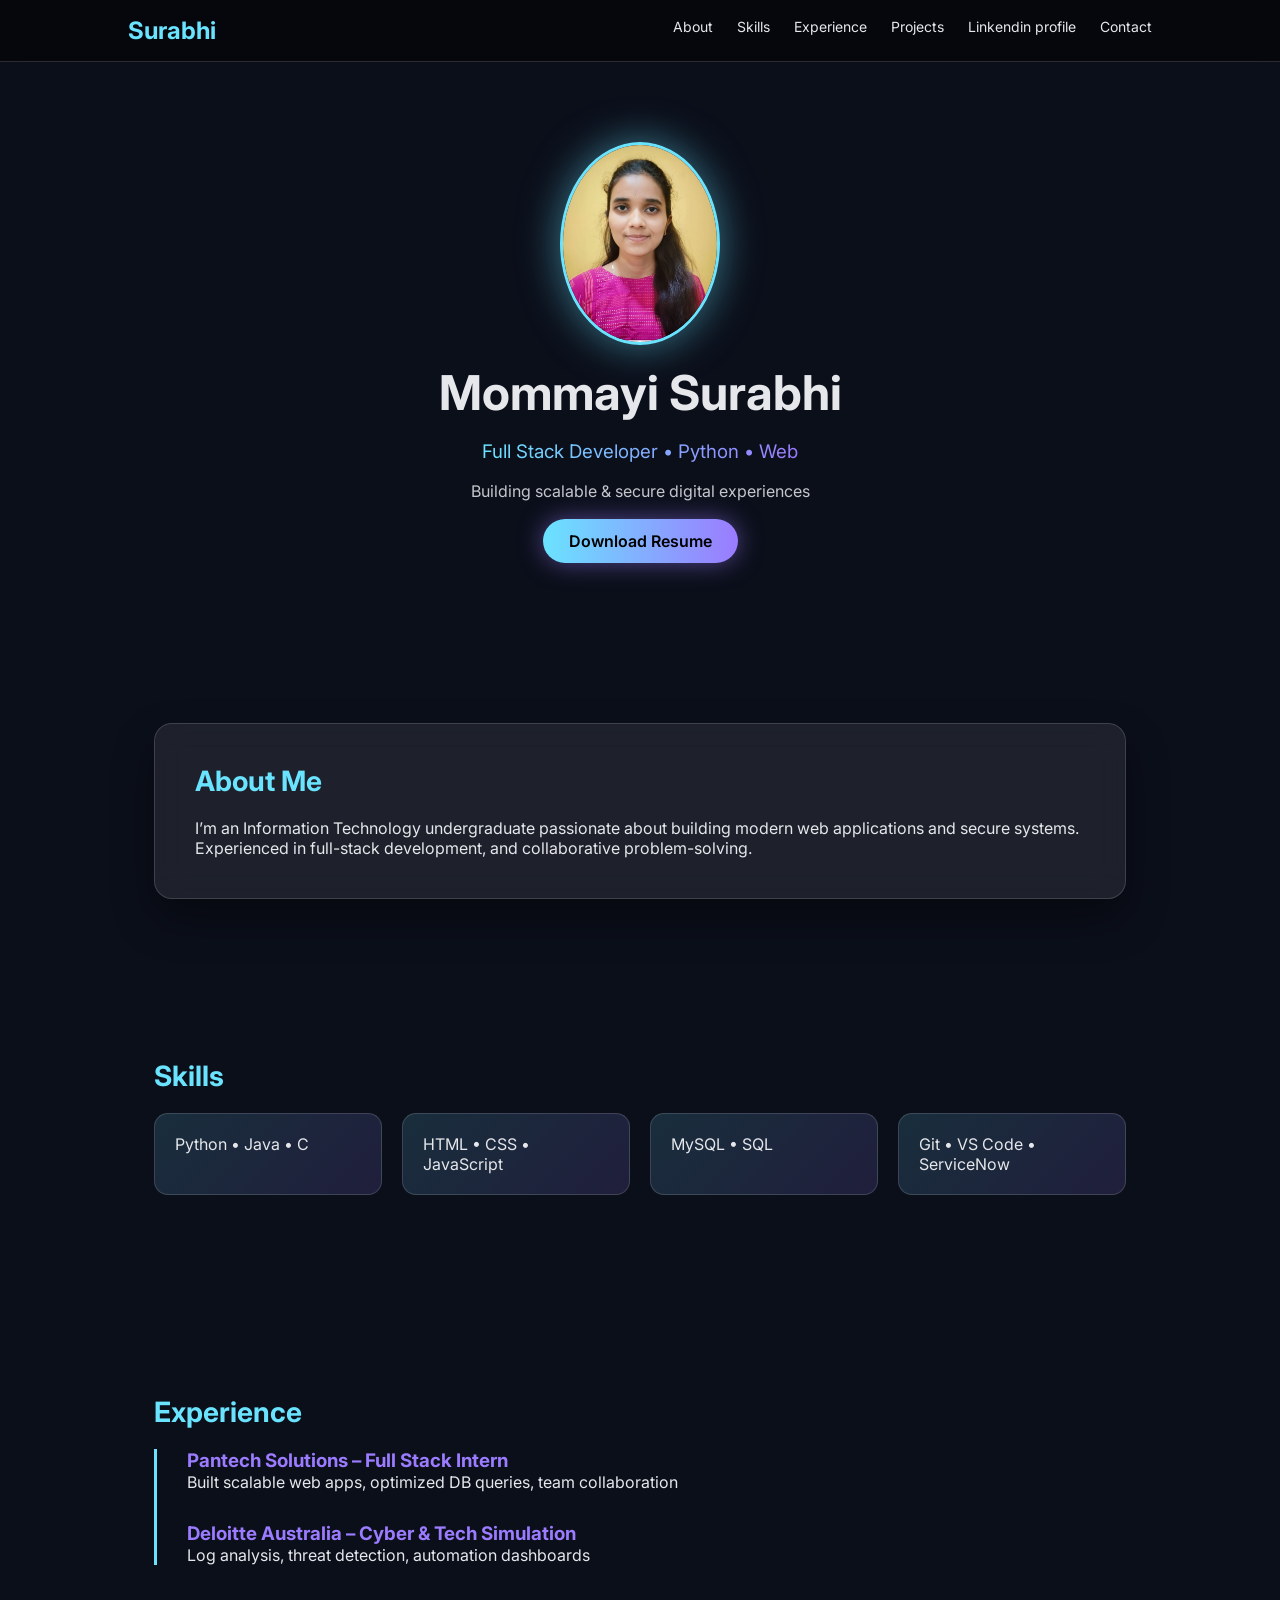
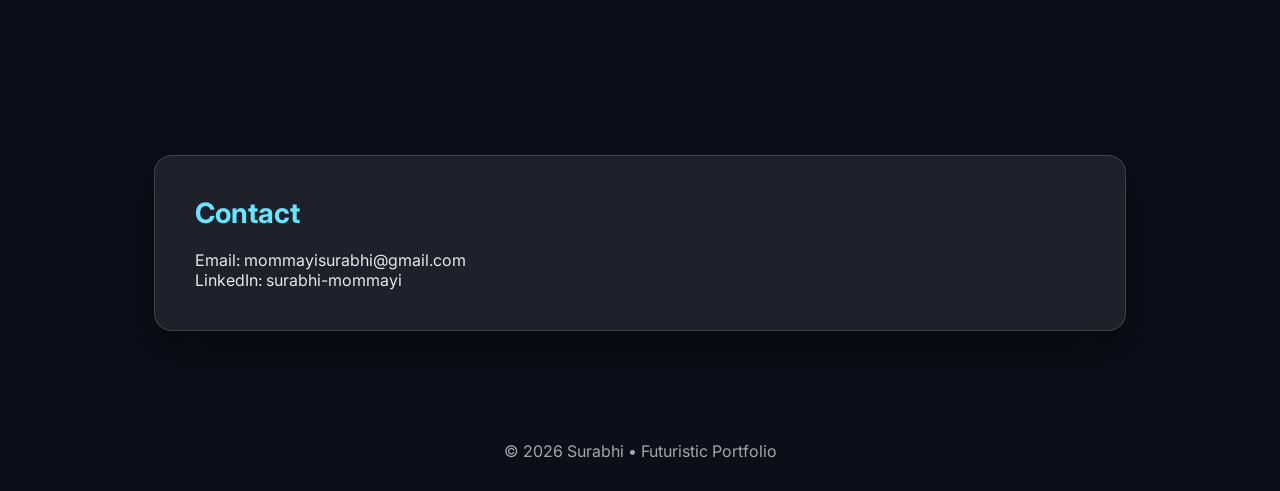
==== home.html @ 289fa893 "Add files via upload" ====
<!DOCTYPE html>
<html lang="en">
<head>
<meta charset="UTF-8">
<meta name="viewport" content="width=device-width, initial-scale=1.0">
<title>Mommayi Surabhi | Portfolio</title>
<link rel="stylesheet" href="style.css">
<link href="https://fonts.googleapis.com/css2?family=Poppins:wght@300;400;600&display=swap" rel="stylesheet">
</head>
<body>

<nav>
  <h2>Surabhi</h2>
  <ul>
    <li><a href="#about">About</a></li>
    <li><a href="#skills">Skills</a></li>
    <li><a href="#experience">Experience</a></li>
    <li><a href="projects.html">Projects</a></li>
    <li><a href="certifications.html">Linkendin profile</a></li>
    <li><a href="#contact">Contact</a></li>
  </ul>
</nav>

<section class="hero">
  <img src="profilepic.jpeg">
  <h1>Mommayi Surabhi</h1>
  <h3>Full Stack Developer • Python • Web</h3>
  <p>Building scalable & secure digital experiences</p>
  <a href="sume.docx" class="btn">Download Resume</a>
</section>

<section id="about">
  <div class="glass">
    <h2>About Me</h2>
    <p>
      I’m an Information Technology undergraduate passionate about
      building modern web applications and secure systems.
      Experienced in full-stack development, 
      and collaborative problem-solving.
    </p>
  </div>
</section>

<section id="skills">
  <h2>Skills</h2>
  <div class="skills-grid">
    <div class="skill-card">Python • Java • C</div>
    <div class="skill-card">HTML • CSS • JavaScript</div>
    <div class="skill-card">MySQL • SQL</div>
    <div class="skill-card">Git • VS Code • ServiceNow</div>
  </div>
</section>

<section id="experience">
  <h2>Experience</h2>
  <div class="timeline">
    <div class="timeline-item">
      <h3>Pantech Solutions – Full Stack Intern</h3>
      <p>Built scalable web apps, optimized DB queries, team collaboration</p>
    </div>
    <div class="timeline-item">
      <h3>Deloitte Australia – Cyber & Tech Simulation</h3>
      <p>Log analysis, threat detection, automation dashboards</p>
    </div>
  </div>
</section>

<section id="contact">
  <div class="glass">
    <h2>Contact</h2>
    <p>Email: mommayisurabhi@gmail.com</p>
    <p>LinkedIn: surabhi-mommayi</p>
  </div>
</section>

<footer>
© 2026 Surabhi • Futuristic Portfolio
</footer>

</body>
---- style.css ----
@import url('https://fonts.googleapis.com/css2?family=Inter:wght@300;400;600;700&display=swap');

:root {
  --bg: #0b0f1a;
  --glass: rgba(255, 255, 255, 0.08);
  --border: rgba(255, 255, 255, 0.15);
  --primary: #6ae3ff;
  --secondary: #9b7bff;
  --text: #e5e7eb;
}

* {
  margin: 0;
  padding: 0;
  box-sizing: border-box;
  font-family: 'Inter', sans-serif;
}

body {
  background: radial-gradient(circle at top, #11162a, #05070d);
  color: var(--text);
  scroll-behavior: smooth;
}

/* NAVBAR */
nav {
  position: sticky;
  top: 0;
  z-index: 100;
  backdrop-filter: blur(12px);
  background: rgba(0,0,0,0.5);
  border-bottom: 1px solid var(--border);
  padding: 16px 10%;
  display: flex;
  justify-content: space-between;
}

nav h2 {
  color: var(--primary);
  font-weight: 700;
}

nav ul {
  list-style: none;
  display: flex;
  gap: 24px;
}

nav a {
  color: var(--text);
  text-decoration: none;
  font-size: 14px;
  transition: 0.3s;
}

nav a:hover {
  color: var(--primary);
}

/* HERO */
.hero {
  min-height: 0vh;
  display: flex;
  flex-direction: column;
  align-items: center;
  justify-content: center;
  gap: 18px;
  text-align: center;
}

.hero img {
  width: 160px;
  border-radius: 50%;
  border: 3px solid var(--primary);
  box-shadow: 0 0 40px rgba(106,227,255,0.5);
}

.hero h1 {
  font-size: 48px;
}

.hero h3 {
  font-weight: 400;
  background: linear-gradient(90deg, var(--primary), var(--secondary));
  -webkit-background-clip: text;
  color: transparent;
}

.hero p {
  opacity: 0.85;
}

.btn {
  padding: 12px 26px;
  border-radius: 30px;
  background: linear-gradient(90deg, var(--primary), var(--secondary));
  color: #000;
  text-decoration: none;
  font-weight: 600;
  box-shadow: 0 0 25px rgba(155,123,255,0.5);
}

/* GLASS SECTIONS */
section {
  padding: 80px 12%;
}

.glass {
  background: var(--glass);
  border: 1px solid var(--border);
  border-radius: 18px;
  padding: 40px;
  backdrop-filter: blur(15px);
  box-shadow: 0 20px 40px rgba(0,0,0,0.4);
}

section h2 {
  margin-bottom: 20px;
  font-size: 28px;
  color: var(--primary);
}

/* SKILLS */
.skills-grid {
  display: grid;
  grid-template-columns: repeat(auto-fit, minmax(220px, 1fr));
  gap: 20px;
}

.skill-card {
  padding: 20px;
  border-radius: 14px;
  background: linear-gradient(135deg, rgba(106,227,255,0.15), rgba(155,123,255,0.15));
  border: 1px solid var(--border);
  transition: transform 0.3s;
}

.skill-card:hover {
  transform: translateY(-8px) scale(1.02);
}

/* TIMELINE */
.timeline {
  border-left: 3px solid var(--primary);
  padding-left: 30px;
}

.timeline-item {
  margin-bottom: 30px;
}

.timeline-item h3 {
  color: var(--secondary);
}

/* PROJECT CARDS */
.card {
  margin-top: 20px;
  padding: 25px;
  border-radius: 18px;
  background: var(--glass);
  border: 1px solid var(--border);
  transition: 0.4s;
}

.card:hover {
  box-shadow: 0 0 35px rgba(106,227,255,0.3);
  transform: translateY(-10px);
}

/* FOOTER */
footer {
  text-align: center;
  padding: 30px;
  opacity: 0.7;
}
/* PROJECTS */
.projects-grid {
  display: grid;
  grid-template-columns: repeat(auto-fit, minmax(300px, 1fr));
  gap: 30px;
  margin-top: 30px;
}

.project-card {
  background: rgba(255,255,255,0.08);
  border: 1px solid rgba(255,255,255,0.15);
  border-radius: 18px;
  padding: 25px;
  backdrop-filter: blur(14px);
  transition: all 0.4s ease;
}

.project-card:hover {
  transform: translateY(-12px) scale(1.03);
  box-shadow: 0 0 40px rgba(106,227,255,0.35);
}

.project-card h3 {
  color: #6ae3ff;
  margin-bottom: 6px;
}

.project-card .tech {
  font-size: 13px;
  color: #9b7bff;
  margin-bottom: 10px;
}

.project-card .desc {
  font-size: 14px;
  opacity: 0.9;
  margin-bottom: 10px;
}

.project-card ul {
  padding-left: 18px;
  font-size: 14px;
  margin-bottom: 12px;
}

.project-card li {
  margin-bottom: 6px;
}

.project-card .links a {
  text-decoration: none;
  color: black;
  background: linear-gradient(90deg, #6ae3ff, #e9b20c);
  padding: 6px 14px;
  border-radius: 20px;
  font-size: 13px;
  font-weight: 600;
}
/* THEME VARIABLES */
:root {
  --bg: #0b0f1a;
  --text: #e5e7eb;
  --card: rgba(255,255,255,0.08);
  --border: rgba(255,255,255,0.15);
}

body.light {
  --bg: #f5f7fb;
  --text: #111827;
  --card: rgba(0,0,0,0.05);
  --border: rgba(0,0,0,0.15);
}

/* APPLY VARIABLES */
body {
  background: var(--bg);
  color: var(--text);
  transition: background 0.3s ease, color 0.3s ease;
}

.project-card,
.glass,
.card {
  background: var(--card);
  border: 1px solid var(--border);
}

/* TOGGLE BUTTON */
.theme-toggle {
  background: none;
  border: 1px solid var(--border);
  color: var(--text);
  padding: 6px 12px;
  border-radius: 20px;
  cursor: pointer;
  font-size: 16px;
  transition: 0.3s;
}

.theme-toggle:hover {
  background: rgba(255,255,255,0.1);
}
/* =====================
   EXPERIENCE SECTION
===================== */

#experience {
  margin-top: 40px;
}

.experience-item {
  background: var(--card);
  border: 1px solid var(--border);
  border-radius: 18px;
  padding: 28px;
  margin-bottom: 30px;
  backdrop-filter: blur(14px);
  transition: transform 0.3s ease, box-shadow 0.3s ease;
}

.experience-item:hover {
  transform: translateY(-6px);
  box-shadow: 0 0 35px rgba(255, 171, 106, 0.25);
}

.experience-item h3 {
  font-size: 20px;
  color: #6ae3ff;
  margin-bottom: 6px;
}

.company {
  font-size: 14px;
  color: #9b7bff;
  margin-bottom: 14px;
}

.experience-item ul {
  padding-left: 18px;
}

.experience-item li {
  font-size: 14px;
  margin-bottom: 8px;
  line-height: 1.6;
  opacity: 0.95;
}

/* Optional tools line */
.experience-item .tools {
  margin-top: 12px;
  font-size: 13px;
  opacity: 0.8;
}
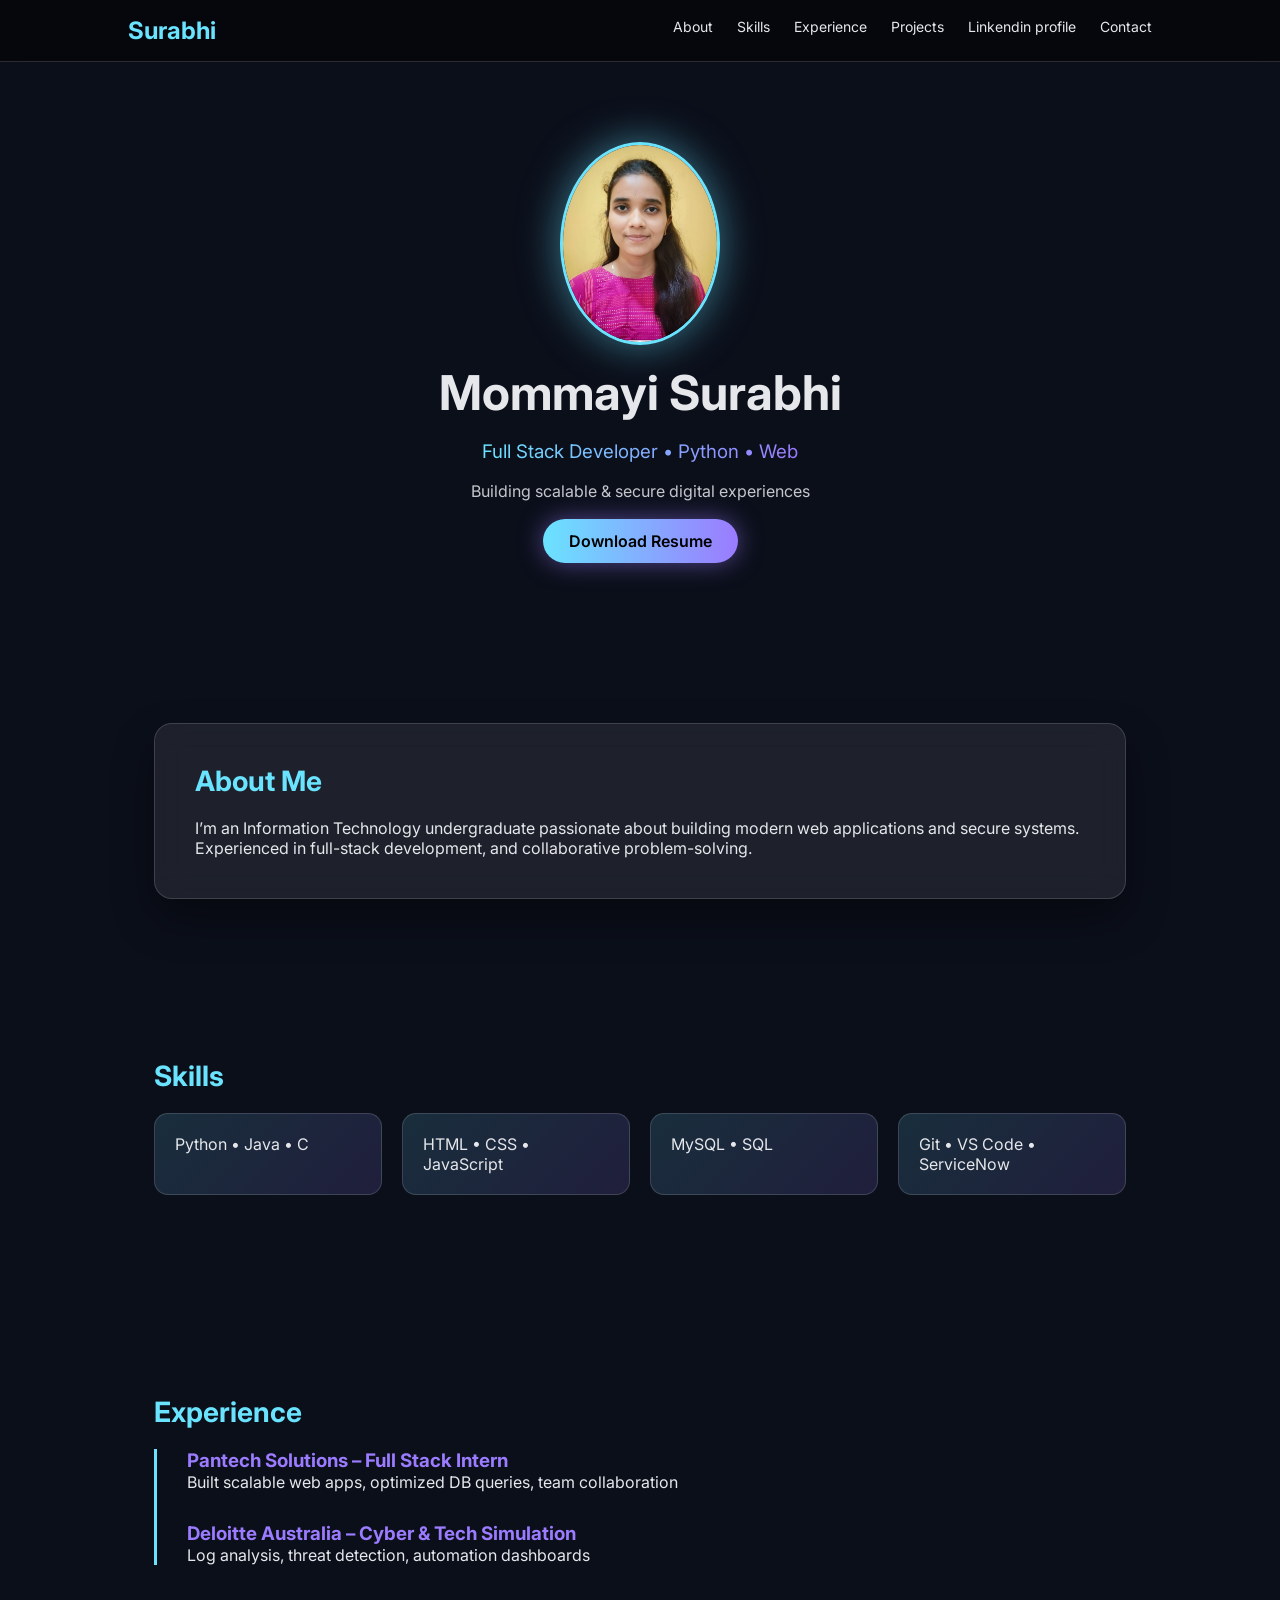
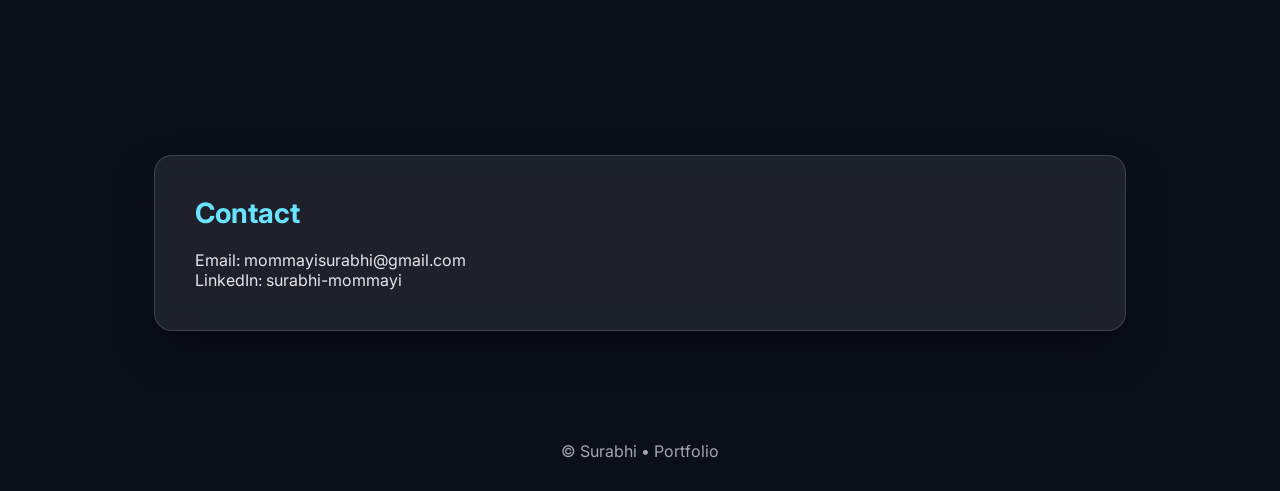
==== commit 2dcbd288: "Fix HTML encoding issues in home.html" ====
--- a/home.html
+++ b/home.html
@@ -16,7 +16,7 @@
     <li><a href="#skills">Skills</a></li>
     <li><a href="#experience">Experience</a></li>
     <li><a href="projects.html">Projects</a></li>
-    <li><a href="certifications.html">Linkendin profile</a></li>
+    <li><a href="https://www.linkedin.com/in/surabhi-mommayi/">Linkendin profile</a></li>
     <li><a href="#contact">Contact</a></li>
   </ul>
 </nav>
@@ -74,7 +74,9 @@
 </section>
 
 <footer>
-© 2026 Surabhi • Futuristic Portfolio
+© Surabhi •  Portfolio
 </footer>
 
 </body>
+
+
